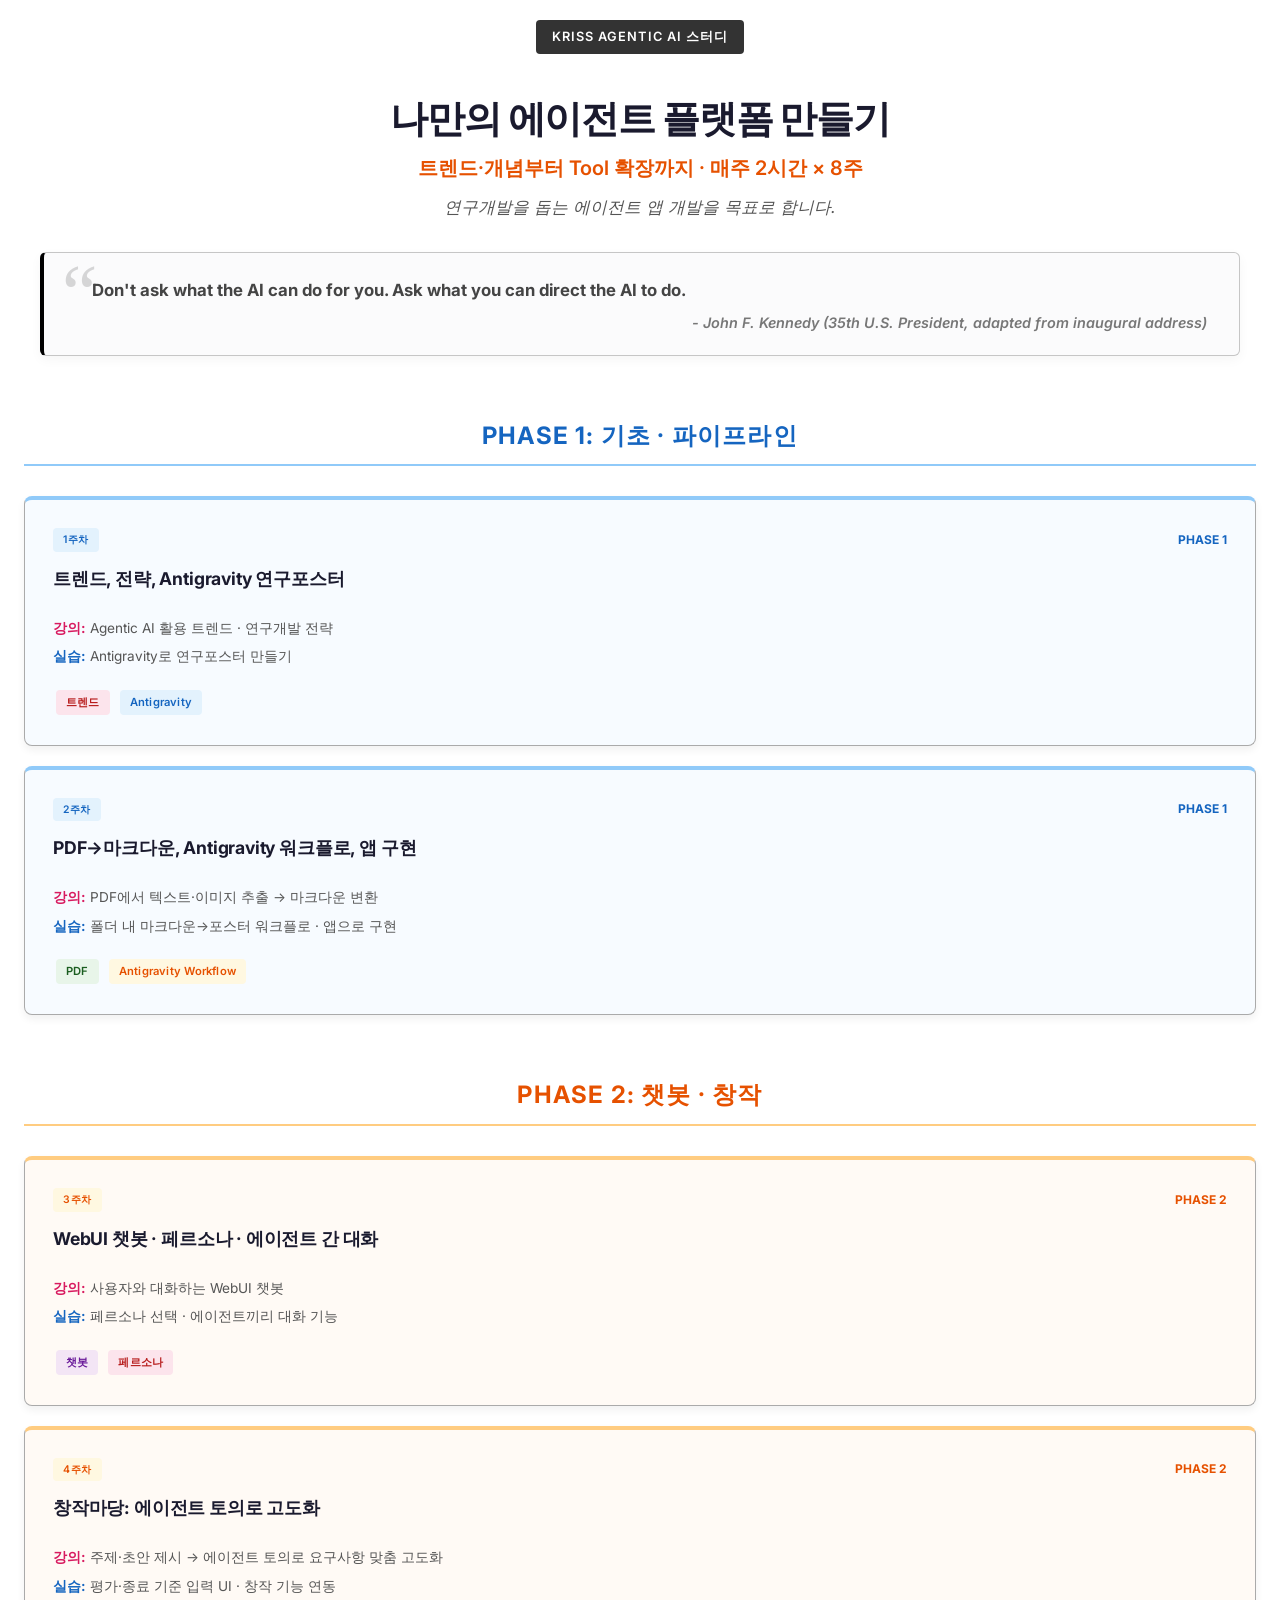
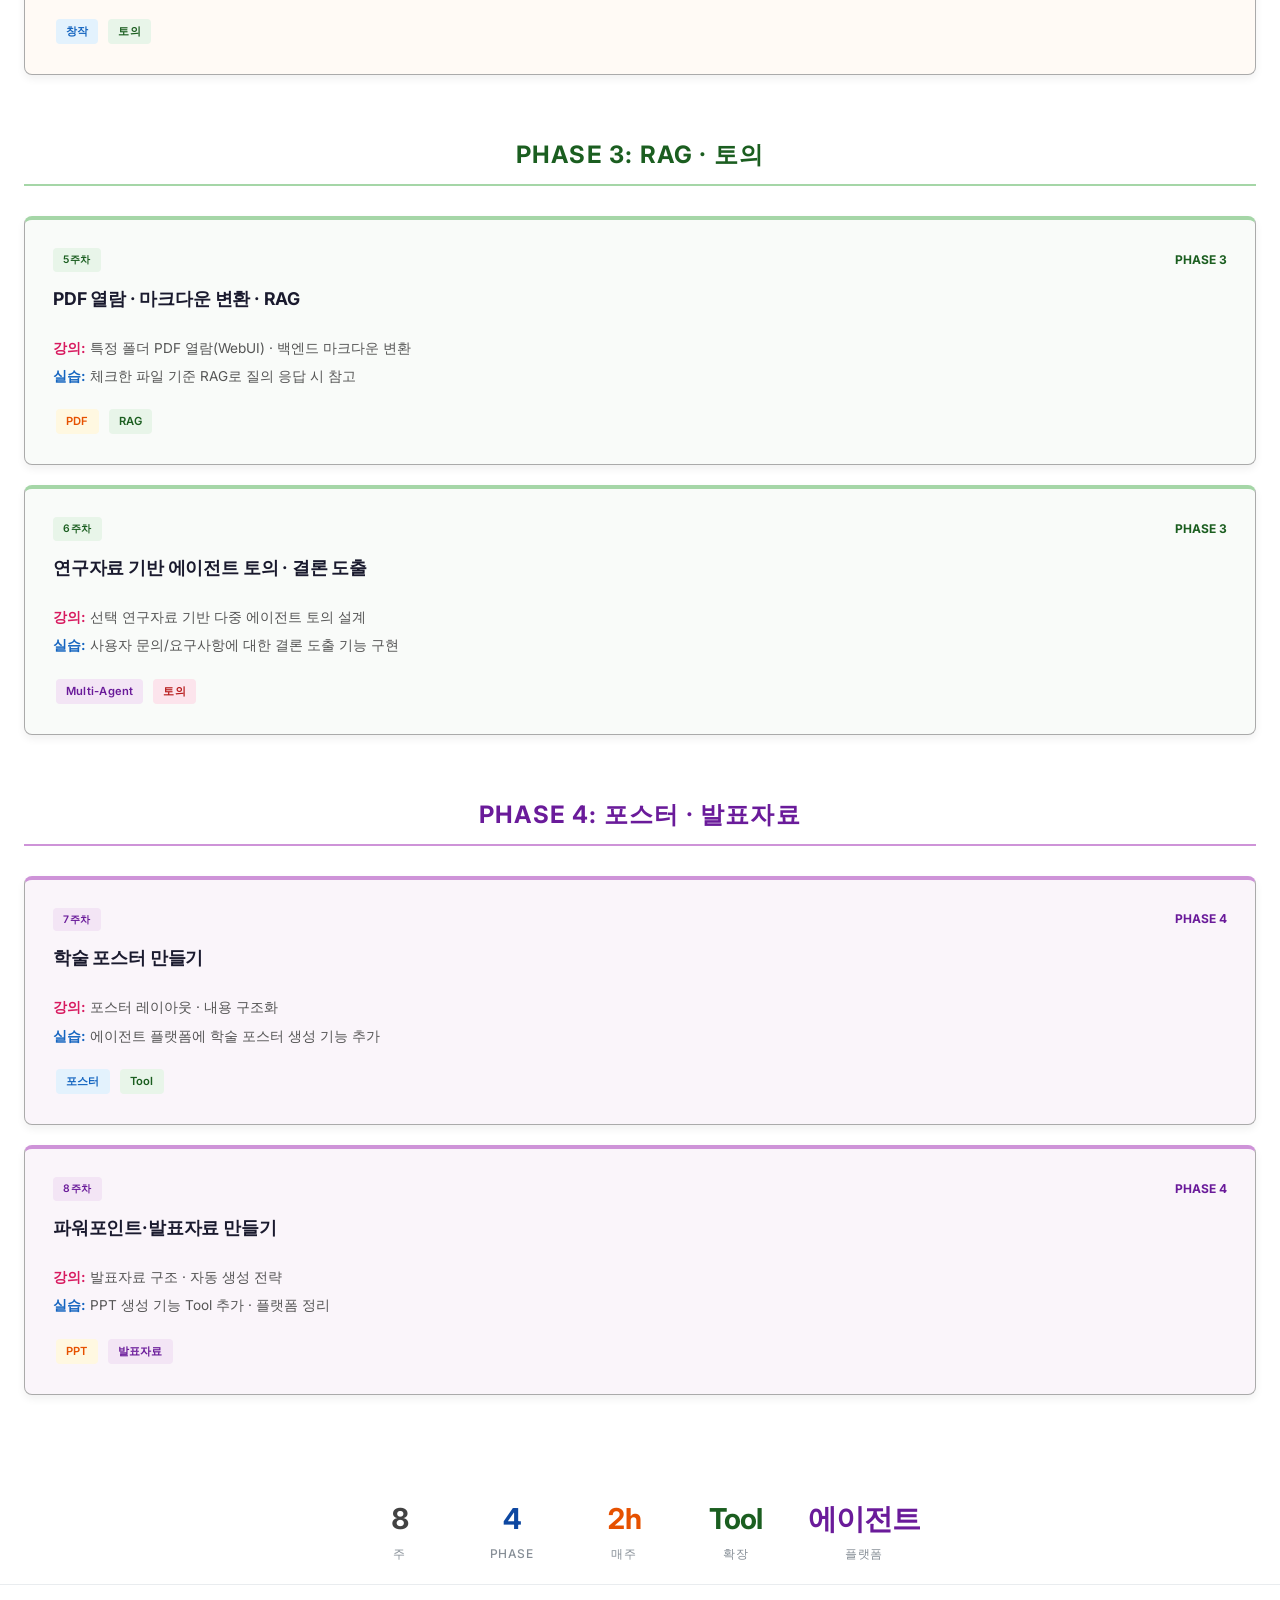
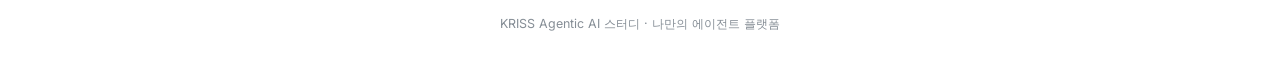
==== index.html @ 1a2758e4 "Add initial HTML, CSS, and JavaScript files for Agentic AI study presentation - Created index.html f" ====
<!DOCTYPE html>
<html lang="ko">

<head>
  <meta charset="UTF-8">
  <meta name="viewport" content="width=device-width, initial-scale=1.0">
  <title>KRISS Agentic AI 스터디 · 8주</title>
  <link rel="stylesheet" href="slides-common.css">
  <style>
    @keyframes shake {
      0% {
        transform: translate(1px, 1px) rotate(0deg);
      }

      10% {
        transform: translate(-1px, -2px) rotate(-1deg);
      }

      20% {
        transform: translate(-3px, 0px) rotate(1deg);
      }

      30% {
        transform: translate(3px, 2px) rotate(0deg);
      }

      40% {
        transform: translate(1px, -1px) rotate(1deg);
      }

      50% {
        transform: translate(-1px, 2px) rotate(-1deg);
      }

      60% {
        transform: translate(-3px, 1px) rotate(0deg);
      }

      70% {
        transform: translate(3px, 1px) rotate(-1deg);
      }

      80% {
        transform: translate(-1px, -1px) rotate(1deg);
      }

      90% {
        transform: translate(1px, 2px) rotate(0deg);
      }

      100% {
        transform: translate(1px, -2px) rotate(-1deg);
      }
    }

    .shake-animation {
      animation: shake 0.4s;
    }

    .open-soon-msg {
      position: absolute;
      top: 40%;
      left: 50%;
      transform: translate(-50%, -50%);
      background: rgba(0, 0, 0, 0.85);
      color: white;
      padding: 10px 24px;
      border-radius: 8px;
      font-weight: bold;
      font-size: 1.2rem;
      pointer-events: none;
      opacity: 0;
      transition: opacity 0.3s ease;
      z-index: 10;
      white-space: nowrap;
    }

    .show-soon {
      opacity: 1;
    }

    /* Darker initial border, slightly deeper shadow */
    .week-card {
      position: relative;
      background: #fdfdfc;
      box-shadow: 0 4px 8px rgba(0, 0, 0, 0.06) !important;
      border: 1px solid #aaa !important;
      /* Darker initial border */
      transition: all 0.3s cubic-bezier(0.25, 0.8, 0.25, 1) !important;
      transform: scale(1) translateY(0);
    }

    .week-card.locked {
      cursor: pointer;
    }

    /* Grow up and neon glow effect on hover */
    .week-card:hover {
      transform: scale(1.02) translateY(-2px) !important;
      /* Grow and lift */
    }

    /* Different backgrounds and neon glow per phase */
    .phase-1 {
      background-color: #f7fbff;
      border-top: 4px solid #90caf9 !important;
    }

    .phase-1:hover {
      border-color: #1565c0 !important;
      box-shadow: 0 0 25px rgba(21, 101, 192, 0.4), inset 0 2px 10px rgba(0, 0, 0, 0.08) !important;
    }

    .phase-2 {
      background-color: #fffaf5;
      border-top: 4px solid #ffcc80 !important;
    }

    .phase-2:hover {
      border-color: #e65100 !important;
      box-shadow: 0 0 25px rgba(230, 81, 0, 0.4), inset 0 2px 10px rgba(0, 0, 0, 0.08) !important;
    }

    .phase-3 {
      background-color: #f9fbf9;
      border-top: 4px solid #a5d6a7 !important;
    }

    .phase-3:hover {
      border-color: #1b5e20 !important;
      box-shadow: 0 0 25px rgba(27, 94, 32, 0.4), inset 0 2px 10px rgba(0, 0, 0, 0.08) !important;
    }

    .phase-4 {
      background-color: #faf5fa;
      border-top: 4px solid #ce93d8 !important;
    }

    .phase-4:hover {
      border-color: #6a1b9a !important;
      box-shadow: 0 0 25px rgba(106, 27, 154, 0.4), inset 0 2px 10px rgba(0, 0, 0, 0.08) !important;
    }

    .card-list {
      list-style: none;
      padding: 0;
      margin-bottom: 20px;
      font-size: 0.85rem;
      color: #555;
      line-height: 1.5;
    }

    .card-list li {
      margin-bottom: 8px;
      padding-left: 14px;
      text-indent: -14px;
    }

    .lbl-lec {
      color: #d81b60;
      font-weight: bold;
    }

    .lbl-pra {
      color: #1565c0;
      font-weight: bold;
    }

    .lbl-dis {
      color: #e65100;
      font-weight: bold;
    }

    .clamp-title {
      height: 48px;
      display: -webkit-box;
      -webkit-line-clamp: 2;
      line-clamp: 2;
      -webkit-box-orient: vertical;
      overflow: hidden;
    }

    .quote-box {
      position: relative;
      background: #fbfbfc;
      border: 1px solid #c6c6c6;
      border-left: 4px solid #000000;
      padding: 24px 32px 20px 48px;
      margin: 10px auto 30px auto;
      max-width: 1200px;
      border-radius: 6px;
      color: #333;
      font-size: 1.05rem;
      font-style: italic;
      line-height: 1.6;
      box-shadow: 0 4px 12px rgba(0, 0, 0, 0.04);
      opacity: 0;
      transition: opacity 0.5s ease-in;
      text-align: left;
    }

    .quote-box::before {
      content: "\201C";
      font-family: Georgia, serif;
      font-size: 5rem;
      color: rgba(0, 0, 0, 0.15);
      position: absolute;
      top: 0px;
      left: 10px;
      line-height: 1;
    }

    .quote-text {
      position: relative;
      z-index: 1;
      display: block;
      color: #444;
    }

    .quote-author {
      display: block;
      margin-top: 12px;
      font-size: 0.9rem;
      font-style: normal;
      color: #777;
      font-weight: 600;
      text-align: right;
    }
  </style>
</head>

<body class="landing-body">

  <header class="landing-header">
    <span class="section-label" style="background:#333; font-size:0.8rem; padding:6px 16px;">KRISS Agentic AI 스터디</span>
    <h1 style="margin-top:16px;">나만의 에이전트 플랫폼 만들기</h1>
    <p style="font-size: 1.25rem; font-weight: 600; color: #e65100; margin-bottom: 8px;">트렌드·개념부터 Tool 확장까지 · 매주 2시간 × 8주</p>
    <p style="font-size: 1.05rem; color: #555; margin-bottom: 30px; font-style:italic;">
      연구개발을 돕는 에이전트 앱 개발을 목표로 합니다.
    </p>

    <!-- Motivational Quote Container -->
    <div id="quote-container" class="quote-box">
    </div>
  </header>

  <section class="week-grid">

    <div
      style="grid-column: 1 / -1; margin-top: 10px; margin-bottom: 10px; border-bottom: 2px solid #90caf9; padding-bottom: 8px;">
      <h2
        style="color: #1565c0; text-align: center; font-size: 1.5rem; letter-spacing: 0.05em; text-transform: uppercase;">
        Phase 1: 기초 · 파이프라인</h2>
    </div>

    <a class="week-card phase-1" href="week_01.html" style="text-decoration:none;">
      <div style="display:flex; justify-content:space-between; align-items:center; margin-bottom:12px;">
        <span class="week-num" style="margin:0; background:#e3f2fd; color:#1565c0;">1주차</span>
        <span style="font-size:0.75rem; font-weight:700; color:#1565c0; text-transform:uppercase;">Phase 1</span>
      </div>
      <h3 class="clamp-title">트렌드, 전략, Antigravity 연구포스터</h3>
      <ul class="card-list">
        <li><span class="lbl-lec">강의:</span> Agentic AI 활용 트렌드 · 연구개발 전략</li>
        <li><span class="lbl-pra">실습:</span> Antigravity로 연구포스터 만들기</li>
      </ul>
      <div>
        <span class="tag pink">트렌드</span>
        <span class="tag blue">Antigravity</span>
      </div>
    </a>

    <a class="week-card phase-1" href="week_02.html" style="text-decoration:none;">
      <div style="display:flex; justify-content:space-between; align-items:center; margin-bottom:12px;">
        <span class="week-num" style="margin:0; background:#e3f2fd; color:#1565c0;">2주차</span>
        <span style="font-size:0.75rem; font-weight:700; color:#1565c0; text-transform:uppercase;">Phase 1</span>
      </div>
      <h3 class="clamp-title">PDF→마크다운, Antigravity 워크플로, 앱 구현</h3>
      <ul class="card-list">
        <li><span class="lbl-lec">강의:</span> PDF에서 텍스트·이미지 추출 → 마크다운 변환</li>
        <li><span class="lbl-pra">실습:</span> 폴더 내 마크다운→포스터 워크플로 · 앱으로 구현</li>
      </ul>
      <div>
        <span class="tag green">PDF</span>
        <span class="tag orange">Antigravity Workflow</span>
      </div>
    </a>

    <div
      style="grid-column: 1 / -1; margin-top: 40px; margin-bottom: 10px; border-bottom: 2px solid #ffcc80; padding-bottom: 8px;">
      <h2
        style="color: #e65100; text-align: center; font-size: 1.5rem; letter-spacing: 0.05em; text-transform: uppercase;">
        Phase 2: 챗봇 · 창작</h2>
    </div>

    <div class="week-card locked phase-2" onclick="showOpenSoon(this)">
      <div style="display:flex; justify-content:space-between; align-items:center; margin-bottom:12px;">
        <span class="week-num" style="margin:0; background:#fff8e1; color:#e65100;">3주차</span>
        <span style="font-size:0.75rem; font-weight:700; color:#e65100; text-transform:uppercase;">Phase 2</span>
      </div>
      <h3 class="clamp-title">WebUI 챗봇 · 페르소나 · 에이전트 간 대화</h3>
      <ul class="card-list">
        <li><span class="lbl-lec">강의:</span> 사용자와 대화하는 WebUI 챗봇</li>
        <li><span class="lbl-pra">실습:</span> 페르소나 선택 · 에이전트끼리 대화 기능</li>
      </ul>
      <div>
        <span class="tag purple">챗봇</span>
        <span class="tag pink">페르소나</span>
      </div>
    </div>

    <div class="week-card locked phase-2" onclick="showOpenSoon(this)">
      <div style="display:flex; justify-content:space-between; align-items:center; margin-bottom:12px;">
        <span class="week-num" style="margin:0; background:#fff8e1; color:#e65100;">4주차</span>
        <span style="font-size:0.75rem; font-weight:700; color:#e65100; text-transform:uppercase;">Phase 2</span>
      </div>
      <h3 class="clamp-title">창작마당: 에이전트 토의로 고도화</h3>
      <ul class="card-list">
        <li><span class="lbl-lec">강의:</span> 주제·초안 제시 → 에이전트 토의로 요구사항 맞춤 고도화</li>
        <li><span class="lbl-pra">실습:</span> 평가·종료 기준 입력 UI · 창작 기능 연동</li>
      </ul>
      <div>
        <span class="tag blue">창작</span>
        <span class="tag green">토의</span>
      </div>
    </div>

    <div
      style="grid-column: 1 / -1; margin-top: 40px; margin-bottom: 10px; border-bottom: 2px solid #a5d6a7; padding-bottom: 8px;">
      <h2
        style="color: #1b5e20; text-align: center; font-size: 1.5rem; letter-spacing: 0.05em; text-transform: uppercase;">
        Phase 3: RAG · 토의</h2>
    </div>

    <div class="week-card locked phase-3" onclick="showOpenSoon(this)">
      <div style="display:flex; justify-content:space-between; align-items:center; margin-bottom:12px;">
        <span class="week-num" style="margin:0; background:#e8f5e9; color:#1b5e20;">5주차</span>
        <span style="font-size:0.75rem; font-weight:700; color:#1b5e20; text-transform:uppercase;">Phase 3</span>
      </div>
      <h3 class="clamp-title">PDF 열람 · 마크다운 변환 · RAG</h3>
      <ul class="card-list">
        <li><span class="lbl-lec">강의:</span> 특정 폴더 PDF 열람(WebUI) · 백엔드 마크다운 변환</li>
        <li><span class="lbl-pra">실습:</span> 체크한 파일 기준 RAG로 질의 응답 시 참고</li>
      </ul>
      <div>
        <span class="tag orange">PDF</span>
        <span class="tag green">RAG</span>
      </div>
    </div>

    <div class="week-card locked phase-3" onclick="showOpenSoon(this)">
      <div style="display:flex; justify-content:space-between; align-items:center; margin-bottom:12px;">
        <span class="week-num" style="margin:0; background:#e8f5e9; color:#1b5e20;">6주차</span>
        <span style="font-size:0.75rem; font-weight:700; color:#1b5e20; text-transform:uppercase;">Phase 3</span>
      </div>
      <h3 class="clamp-title">연구자료 기반 에이전트 토의 · 결론 도출</h3>
      <ul class="card-list">
        <li><span class="lbl-lec">강의:</span> 선택 연구자료 기반 다중 에이전트 토의 설계</li>
        <li><span class="lbl-pra">실습:</span> 사용자 문의/요구사항에 대한 결론 도출 기능 구현</li>
      </ul>
      <div>
        <span class="tag purple">Multi-Agent</span>
        <span class="tag pink">토의</span>
      </div>
    </div>

    <div
      style="grid-column: 1 / -1; margin-top: 40px; margin-bottom: 10px; border-bottom: 2px solid #ce93d8; padding-bottom: 8px;">
      <h2
        style="color: #6a1b9a; text-align: center; font-size: 1.5rem; letter-spacing: 0.05em; text-transform: uppercase;">
        Phase 4: 포스터 · 발표자료</h2>
    </div>

    <div class="week-card locked phase-4" onclick="showOpenSoon(this)">
      <div style="display:flex; justify-content:space-between; align-items:center; margin-bottom:12px;">
        <span class="week-num" style="margin:0; background:#f3e5f5; color:#6a1b9a;">7주차</span>
        <span style="font-size:0.75rem; font-weight:700; color:#6a1b9a; text-transform:uppercase;">Phase 4</span>
      </div>
      <h3 class="clamp-title">학술 포스터 만들기</h3>
      <ul class="card-list">
        <li><span class="lbl-lec">강의:</span> 포스터 레이아웃 · 내용 구조화</li>
        <li><span class="lbl-pra">실습:</span> 에이전트 플랫폼에 학술 포스터 생성 기능 추가</li>
      </ul>
      <div>
        <span class="tag blue">포스터</span>
        <span class="tag green">Tool</span>
      </div>
    </div>

    <div class="week-card locked phase-4" onclick="showOpenSoon(this)">
      <div style="display:flex; justify-content:space-between; align-items:center; margin-bottom:12px;">
        <span class="week-num" style="margin:0; background:#f3e5f5; color:#6a1b9a;">8주차</span>
        <span style="font-size:0.75rem; font-weight:700; color:#6a1b9a; text-transform:uppercase;">Phase 4</span>
      </div>
      <h3 class="clamp-title">파워포인트·발표자료 만들기</h3>
      <ul class="card-list">
        <li><span class="lbl-lec">강의:</span> 발표자료 구조 · 자동 생성 전략</li>
        <li><span class="lbl-pra">실습:</span> PPT 생성 기능 Tool 추가 · 플랫폼 정리</li>
      </ul>
      <div>
        <span class="tag orange">PPT</span>
        <span class="tag purple">발표자료</span>
      </div>
    </div>

  </section>

  <!-- Stats: 8주 · 4 Phase -->
  <div class="stats-row" style="margin-top: 20px; margin-bottom: 20px;">
    <div class="stat-item">
      <div class="stat-value" style="color: #424242;">8</div>
      <div class="stat-label">주</div>
    </div>
    <div class="stat-item">
      <div class="stat-value" style="color: #0d47a1;">4</div>
      <div class="stat-label">Phase</div>
    </div>
    <div class="stat-item">
      <div class="stat-value" style="color: #e65100;">2h</div>
      <div class="stat-label">매주</div>
    </div>
    <div class="stat-item">
      <div class="stat-value" style="color: #1b5e20;">Tool</div>
      <div class="stat-label">확장</div>
    </div>
    <div class="stat-item">
      <div class="stat-value" style="color: #6a1b9a;">에이전트</div>
      <div class="stat-label">플랫폼</div>
    </div>
  </div>

  <footer class="landing-footer">
    KRISS Agentic AI 스터디 · 나만의 에이전트 플랫폼
  </footer>

  <script>
    const quotes = [
      'AI will not replace researchers. Researchers using AI will replace those who don\'t. - Tom Gruber (Co-founder of Siri, Humanistic AI Advocate)',
      'The future of science belongs to those who can direct its tools, not just build them. - Norbert Wiener (Founder of Cybernetics)',
      'Don\'t ask what the AI can do for you. Ask what you can direct the AI to do. - John F. Kennedy (35th U.S. President, adapted from inaugural address)',
      'A tool amplifies your strength; an agent amplifies your intellect. - Stuart Russell (UC Berkeley Professor, Co-author of Artificial Intelligence: A Modern Approach)',
      'The limiting factor is no longer computation, but human imagination. - Demis Hassabis (CEO and Co-founder of DeepMind)',
      'If you want to go fast, go alone. If you want to go far, go with your agents. - African Proverb (Traditional wisdom, adapted for AI context)',
      'Agentic AI won’t think for you — it will think with you. - Sam Altman (CEO of OpenAI)',
      'Your value as a researcher is not in how much data you have, but in how wisely you orchestrate it. - Hogeon Seo (AI Researcher, KAERI & UST Professor)',
      'The next generation of discovery belongs to those who can collaborate with intelligence, not just create it. - Fei-Fei Li (Stanford Professor, Co-Director of the Human-Centered AI Institute)',
      'In the age of agentic intelligence, curiosity is still the most powerful algorithm. - Yann LeCun (Chief AI Scientist at Meta, Turing Award Laureate)'
    ];

    function setRandomQuote() {
      const container = document.getElementById('quote-container');
      if (container) {
        const randomQuote = quotes[Math.floor(Math.random() * quotes.length)];
        const parts = randomQuote.split(' - ');

        if (parts.length === 2) {
          container.innerHTML = `<span class="quote-text" style="font-weight: bold; font-style: normal;">${parts[0]}</span><span class="quote-author" style="display: block; font-style: italic; margin-top: 8px;">- ${parts[1]}</span>`;
        } else {
          container.innerHTML = `<span class="quote-text" style="font-weight: bold; font-style: normal;">${randomQuote}</span>`;
        }

        // simple fade in
        setTimeout(() => { container.style.opacity = '1'; }, 100);
      }
    }

    // Set the quote when the page loads
    window.addEventListener('DOMContentLoaded', setRandomQuote);

    function showOpenSoon(el) {
      if (el.classList.contains('shake-animation')) {
        return; // Prevent multiple clicks from breaking animation
      }

      el.classList.add('shake-animation');

      let msg = el.querySelector('.open-soon-msg');
      if (!msg) {
        msg = document.createElement('div');
        msg.className = 'open-soon-msg';
        msg.innerText = 'Open Soon...🤫';
        el.appendChild(msg);
      }

      void msg.offsetWidth;
      msg.classList.add('show-soon');

      setTimeout(() => {
        el.classList.remove('shake-animation');
        msg.classList.remove('show-soon');
      }, 500);
    }
  </script>
</body>

</html>
---- slides-common.css ----
/* ===== slides-common.css ===== */
/* Minimal, intellectual presentation framework */

/* ---------- Reset & Base ---------- */
@import url('https://fonts.googleapis.com/css2?family=Inter:wght@300;400;500;600;700&family=JetBrains+Mono:wght@400;500&display=swap');

*,
*::before,
*::after {
  box-sizing: border-box;
  margin: 0;
  padding: 0;
}

:root {
  --bg: #ffffff;
  --bg-subtle: #f8f9fa;
  --bg-muted: #f1f3f5;
  --text: #1a1a2e;
  --text-secondary: #495057;
  --text-muted: #868e96;
  --border: #e9ecef;
  --border-dark: #dee2e6;

  --accent: #0f4c81;
  --accent-light: #ffffff;
  --accent-dark: #1d4ed8;

  --slate: #f8fafc;
  --slate-border: #e2e8f0;

  --green: #e8f5e9;
  --green-text: #1b5e20;
  --green-border: #a5d6a7;

  --blue: #e3f2fd;
  --blue-text: #1565c0;
  --blue-border: #90caf9;

  --purple: #f3e5f5;
  --purple-text: #6a1b9a;
  --purple-border: #ce93d8;

  --amber: #fff8e1;
  --amber-text: #e65100;
  --amber-border: #ffcc80;

  --rose: #fce4ec;
  --rose-text: #b71c1c;
  --rose-border: #ef9a9a;

  --cyan: #e0f7fa;
  --cyan-text: #00695c;
  --cyan-border: #80cbc4;

  --slide-max-w: 880px;
  --nav-h: 52px;
}

html {
  font-size: 16px;
  scroll-behavior: smooth;
}

body {
  font-family: 'Inter', -apple-system, BlinkMacSystemFont, 'Segoe UI', sans-serif;
  background: var(--bg);
  color: var(--text);
  line-height: 1.7;
  overflow: hidden;
  -webkit-font-smoothing: antialiased;
}

/* ---------- Slide Container ---------- */
.slides-wrapper {
  position: relative;
  width: 100vw;
  height: calc(100vh - var(--nav-h));
  overflow: hidden;
}

.slide {
  position: absolute;
  inset: 0;
  display: none;
  flex-direction: column;
  align-items: center;
  justify-content: flex-start;
  padding: 56px 40px 32px;
  overflow-y: auto;
  max-width: var(--slide-max-w);
  margin: 0 auto;
  left: 0;
  right: 0;
  opacity: 0;
  transition: opacity .3s ease;
}

.slide.active {
  display: flex;
  opacity: 1;
}

/* ---------- Big Slide Number ---------- */
.big-number {
  position: absolute;
  top: 16px;
  right: 28px;
  font-size: 4.5rem;
  font-weight: 800;
  color: var(--accent);
  opacity: .08;
  letter-spacing: -.04em;
  font-variant-numeric: tabular-nums;
  pointer-events: none;
  line-height: 1;
  z-index: 0;
}

/* ---------- Typography ---------- */
.slide-title {
  font-weight: 700;
  font-size: 2rem;
  color: var(--text);
  text-align: center;
  margin-bottom: 8px;
  line-height: 1.3;
  letter-spacing: -.02em;
}

/* Highlight span inside titles */
.slide-title .highlight {
  color: var(--accent);
  position: relative;
}

.slide-title .highlight::after {
  content: '';
  position: absolute;
  left: 0;
  right: 0;
  bottom: 2px;
  height: 6px;
  background: var(--accent-light);
  border-radius: 2px;
  z-index: -1;
}

.slide-subtitle {
  font-size: 1.05rem;
  font-weight: 400;
  color: var(--text-secondary);
  text-align: center;
  margin-bottom: 32px;
  max-width: 640px;
  line-height: 1.6;
}

.section-label {
  display: inline-block;
  background: var(--text);
  color: #fff;
  font-size: .65rem;
  font-weight: 600;
  padding: 4px 14px;
  border-radius: 4px;
  margin-bottom: 16px;
  letter-spacing: .08em;
  text-transform: uppercase;
}

/* ---------- Cards ---------- */
.card-row {
  display: flex;
  gap: 16px;
  width: 100%;
  flex-wrap: wrap;
  justify-content: center;
  margin-bottom: 20px;
}

.card {
  flex: 1 1 260px;
  max-width: 420px;
  border: 2px solid var(--border-dark);
  border-radius: 10px;
  padding: 24px;
  position: relative;
  background: var(--bg-subtle);
  box-shadow: 0 2px 8px rgba(0, 0, 0, .06);
  transition: border-color .2s, box-shadow .2s;
}

.card:hover {
  box-shadow: 0 6px 20px rgba(0, 0, 0, .1);
}

/* Color variants — tinted backgrounds with left accent */
.card.pink {
  background: var(--rose);
  border-color: var(--rose-border);
  border-left: 5px solid var(--rose-text);
}

.card.blue {
  background: var(--blue);
  border-color: var(--blue-border);
  border-left: 5px solid var(--blue-text);
}

.card.green {
  background: var(--green);
  border-color: var(--green-border);
  border-left: 5px solid var(--green-text);
}

.card.yellow {
  background: var(--amber);
  border-color: var(--amber-border);
  border-left: 5px solid var(--amber-text);
}

.card.orange {
  background: var(--amber);
  border-color: var(--amber-border);
  border-left: 5px solid var(--amber-text);
}

.card.purple {
  background: var(--purple);
  border-color: var(--purple-border);
  border-left: 5px solid var(--purple-text);
}

.card-title {
  font-weight: 600;
  font-size: .95rem;
  margin-bottom: 12px;
  color: var(--text);
  letter-spacing: -.01em;
}

.card-body {
  font-size: .88rem;
  color: var(--text-secondary);
  line-height: 1.7;
}

.card-body li {
  list-style: none;
  padding-left: 1.2em;
  position: relative;
  margin-bottom: 5px;
}

.card-body li::before {
  content: '\2022';
  position: absolute;
  left: 0;
  color: var(--accent);
  font-weight: 700;
}

/* ---------- Marker / Highlight Text ---------- */
.marker-text {
  padding: 2px 8px;
  border-radius: 4px;
  font-weight: 600;
  font-size: .85rem;
}

.marker-text.red {
  background: var(--rose);
  color: var(--rose-text);
}

.marker-text.blue {
  background: var(--blue);
  color: var(--blue-text);
}

.marker-text.green {
  background: var(--green);
  color: var(--green-text);
}

.marker-text.orange {
  background: var(--amber);
  color: var(--amber-text);
}

.marker-text.purple {
  background: var(--purple);
  color: var(--purple-text);
}

/* ---------- Stats Row ---------- */
.stats-row {
  display: flex;
  gap: 32px;
  justify-content: center;
  flex-wrap: wrap;
  margin-bottom: 28px;
}

.stat-item {
  text-align: center;
  min-width: 80px;
}

.stat-value {
  font-size: 1.8rem;
  font-weight: 700;
  color: var(--accent);
  letter-spacing: -.03em;
  font-variant-numeric: tabular-nums;
}

.stat-label {
  font-size: .75rem;
  font-weight: 500;
  color: var(--text-muted);
  text-transform: uppercase;
  letter-spacing: .04em;
}

/* ---------- Compare Table ---------- */
.compare-table {
  width: 100%;
  border-collapse: collapse;
  margin-bottom: 20px;
  font-size: .88rem;
}

.compare-table th {
  background: var(--text);
  color: #fff;
  padding: 12px 16px;
  text-align: left;
  font-weight: 600;
  font-size: .8rem;
  letter-spacing: .03em;
  text-transform: uppercase;
}

.compare-table th:first-child {
  border-radius: 6px 0 0 0;
}

.compare-table th:last-child {
  border-radius: 0 6px 0 0;
}

.compare-table td {
  padding: 12px 16px;
  border-bottom: 1px solid var(--border);
  background: var(--bg);
  color: var(--text-secondary);
}

.compare-table tr:last-child td {
  border-bottom: none;
}

.compare-table tr:last-child td:first-child {
  border-radius: 0 0 0 6px;
}

.compare-table tr:last-child td:last-child {
  border-radius: 0 0 6px 0;
}

.compare-table tbody tr:hover td {
  background: var(--bg-subtle);
}

/* ---------- Flow Diagram ---------- */
.flow-row {
  display: flex;
  align-items: center;
  justify-content: center;
  gap: 6px;
  flex-wrap: wrap;
  margin-bottom: 24px;
}

.flow-step {
  background: var(--blue);
  border: 2px solid var(--blue-border);
  border-radius: 8px;
  padding: 10px 20px;
  font-weight: 600;
  font-size: .85rem;
  text-align: center;
  color: var(--blue-text);
  box-shadow: 0 2px 6px rgba(0, 0, 0, .05);
}

.flow-arrow {
  font-size: 1.1rem;
  color: var(--accent);
  font-weight: 600;
}

/* ---------- Checklist ---------- */
.checklist li {
  list-style: none;
  position: relative;
  padding-left: 1.6em;
  margin-bottom: 8px;
  font-size: .9rem;
  color: var(--text-secondary);
}

.checklist li::before {
  content: '';
  position: absolute;
  left: 0;
  top: .45em;
  width: 14px;
  height: 14px;
  border: 2px solid var(--accent);
  border-radius: 3px;
}

/* ---------- Tags ---------- */
.tag {
  display: inline-block;
  font-size: .7rem;
  font-weight: 600;
  padding: 3px 10px;
  border-radius: 4px;
  margin: 2px 3px;
  letter-spacing: .02em;
}

.tag.pink {
  background: var(--rose);
  color: var(--rose-text);
}

.tag.blue {
  background: var(--blue);
  color: var(--blue-text);
}

.tag.green {
  background: var(--green);
  color: var(--green-text);
}

.tag.orange {
  background: var(--amber);
  color: var(--amber-text);
}

.tag.purple {
  background: var(--purple);
  color: var(--purple-text);
}

/* ---------- Decorative (hidden in professional mode) ---------- */
.sparkle,
.doodle-arrow {
  display: none;
}

/* ---------- Progress Bar ---------- */
.progress-bar {
  position: fixed;
  top: 0;
  left: 0;
  height: 2px;
  background: var(--accent);
  transition: width .3s ease;
  z-index: 999;
}

/* ---------- Navigation ---------- */
.nav {
  position: fixed;
  bottom: 0;
  left: 0;
  right: 0;
  height: var(--nav-h);
  display: flex;
  align-items: center;
  justify-content: center;
  gap: 16px;
  background: rgba(255, 255, 255, .92);
  backdrop-filter: blur(12px);
  border-top: 1px solid var(--border);
  z-index: 100;
}

.nav-btn {
  background: none;
  border: 1px solid var(--border-dark);
  color: var(--text-secondary);
  padding: 6px 20px;
  border-radius: 6px;
  font-weight: 500;
  font-size: .82rem;
  cursor: pointer;
  transition: all .15s;
  font-family: inherit;
}

.nav-btn:hover {
  background: var(--text);
  border-color: var(--text);
  color: #fff;
}

.nav-btn.contents {
  font-size: .75rem;
  padding: 5px 14px;
  text-decoration: none;
  display: inline-flex;
  align-items: center;
  gap: 4px;
  margin-right: 4px;
}

.nav-dots {
  display: flex;
  gap: 6px;
}

.nav-dot {
  width: 8px;
  height: 8px;
  border-radius: 50%;
  background: var(--border-dark);
  cursor: pointer;
  transition: background .2s, transform .2s;
}

.nav-dot.active {
  background: var(--accent);
  transform: scale(1.3);
}

.page-num {
  font-size: .78rem;
  font-weight: 500;
  color: var(--text-muted);
  min-width: 54px;
  text-align: center;
  font-variant-numeric: tabular-nums;
}

/* ---------- Responsive ---------- */
@media (max-width: 768px) {
  .slide {
    padding: 32px 20px 20px;
  }

  .slide-title {
    font-size: 1.5rem;
  }

  .slide-subtitle {
    font-size: .95rem;
  }

  .card {
    flex: 1 1 100%;
    max-width: 100%;
  }

  .card-row {
    flex-direction: column;
  }

  .stats-row {
    gap: 16px;
  }

  .stat-value {
    font-size: 1.4rem;
  }

  .flow-row {
    flex-direction: column;
    gap: 4px;
  }

  .flow-arrow {
    transform: rotate(90deg);
  }
}

@media (max-width: 480px) {
  .slide {
    padding: 24px 14px 14px;
  }

  .slide-title {
    font-size: 1.25rem;
  }

  .nav-btn {
    padding: 5px 14px;
    font-size: .78rem;
  }
}

/* ---------- Landing Page (index) ---------- */
.landing-body {
  overflow-y: auto;
  background: var(--bg);
}

.landing-header {
  text-align: center;
  padding: 20px 24px 20px;
}

.landing-header h1 {
  font-size: 2.4rem;
  font-weight: 700;
  color: var(--text);
  letter-spacing: -.03em;
}

.landing-header p {
  font-size: 1.05rem;
  color: var(--text-secondary);
  max-width: 520px;
  margin: 0 auto;
  font-weight: 400;
}

.week-grid {
  display: grid;
  grid-template-columns: repeat(auto-fit, minmax(800px, 1fr));
  gap: 20px;
  max-width: 2000px;
  margin: 0px auto;
  padding: 0 24px 80px;
}

.week-card {
  border: 1px solid var(--border);
  border-radius: 8px;
  padding: 28px;
  background: var(--bg);
  transition: border-color .2s, box-shadow .2s;
  text-decoration: none;
  color: inherit;
  display: block;
}

.week-card:hover {
  border-color: var(--accent);
  box-shadow: 0 4px 20px rgba(37, 99, 235, .08);
}

.week-card .week-num {
  font-size: .65rem;
  font-weight: 600;
  color: var(--accent);
  background: var(--accent-light);
  display: inline-block;
  padding: 3px 10px;
  border-radius: 4px;
  margin-bottom: 12px;
  letter-spacing: .06em;
  text-transform: uppercase;
}

.week-card h3 {
  font-size: 1.1rem;
  font-weight: 700;
  margin-bottom: 6px;
  letter-spacing: -.01em;
  color: var(--text);
}

.week-card .desc {
  font-size: .87rem;
  color: var(--text-secondary);
  margin-bottom: 14px;
  line-height: 1.55;
}

.week-card .meta {
  font-size: .73rem;
  font-weight: 500;
  color: var(--text-muted);
  letter-spacing: .02em;
}

.landing-footer {
  text-align: center;
  padding: 28px;
  font-size: .78rem;
  color: var(--text-muted);
  border-top: 1px solid var(--border);
}
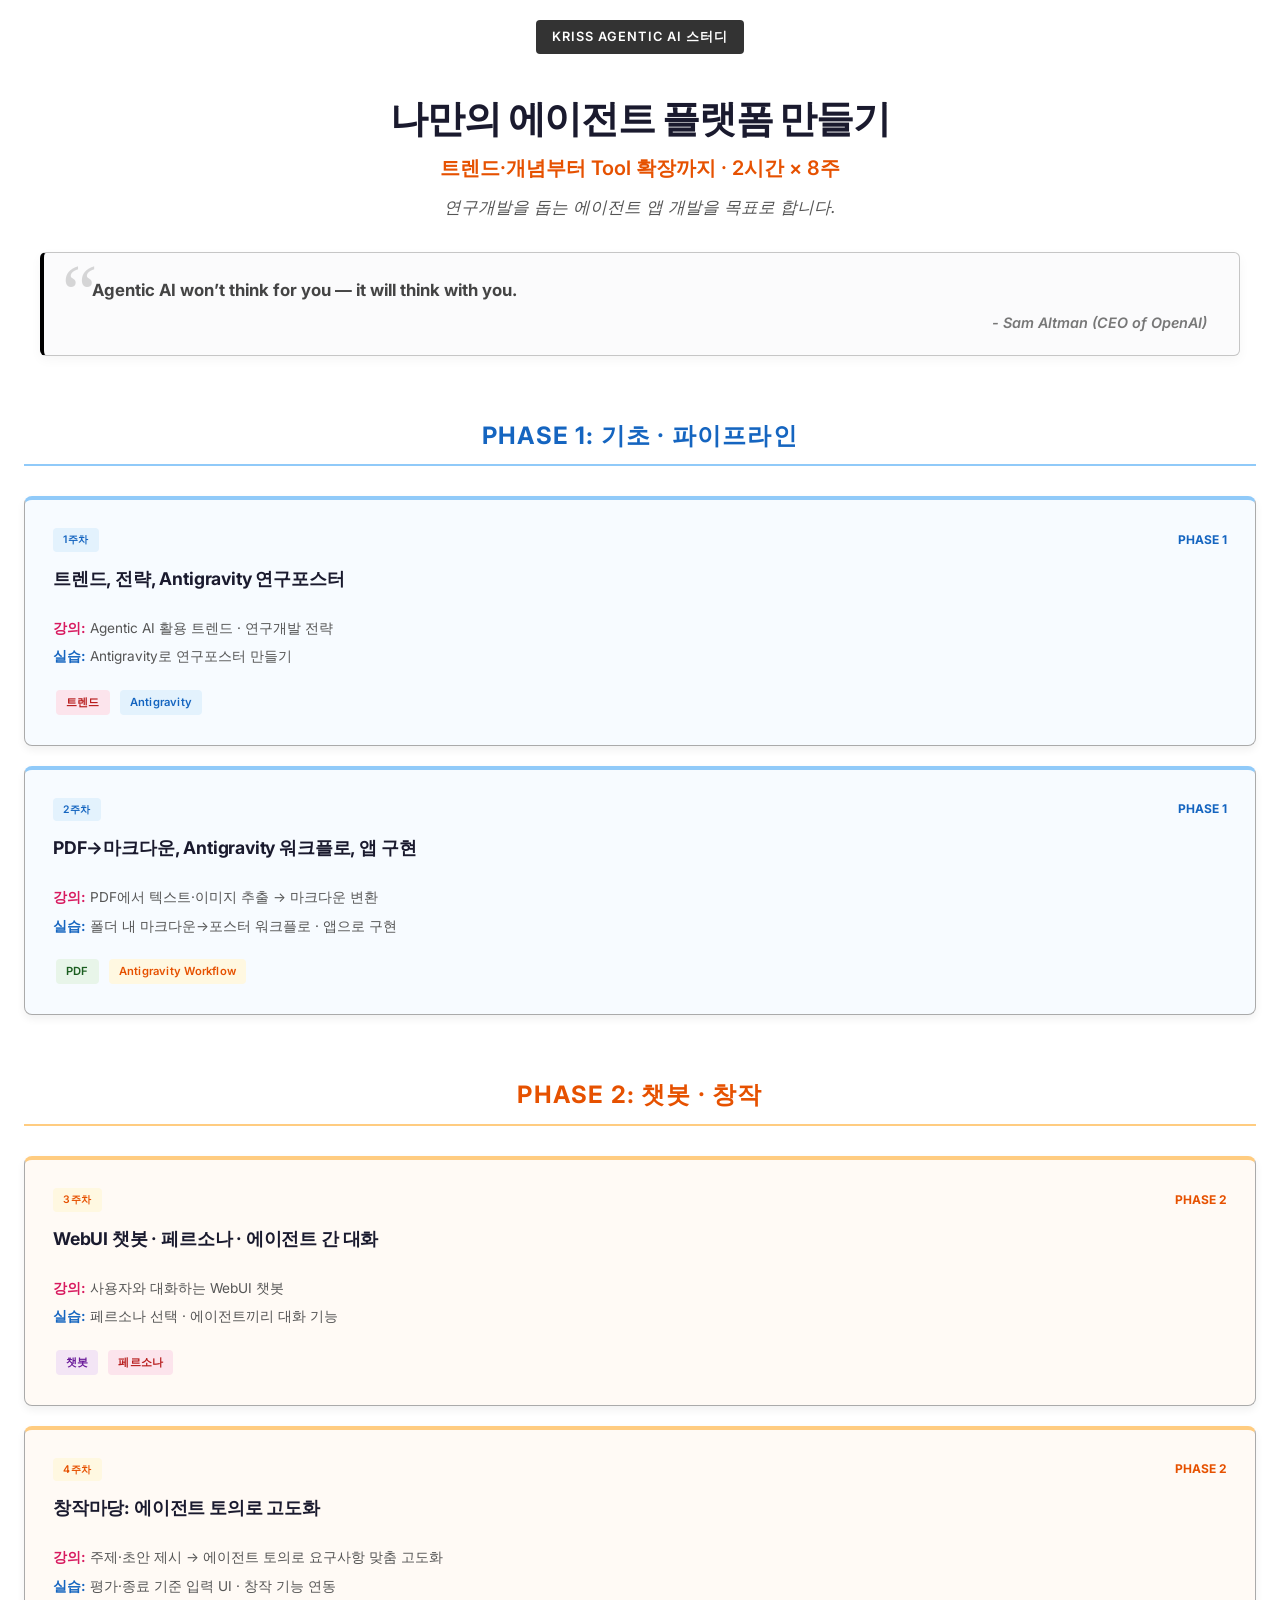
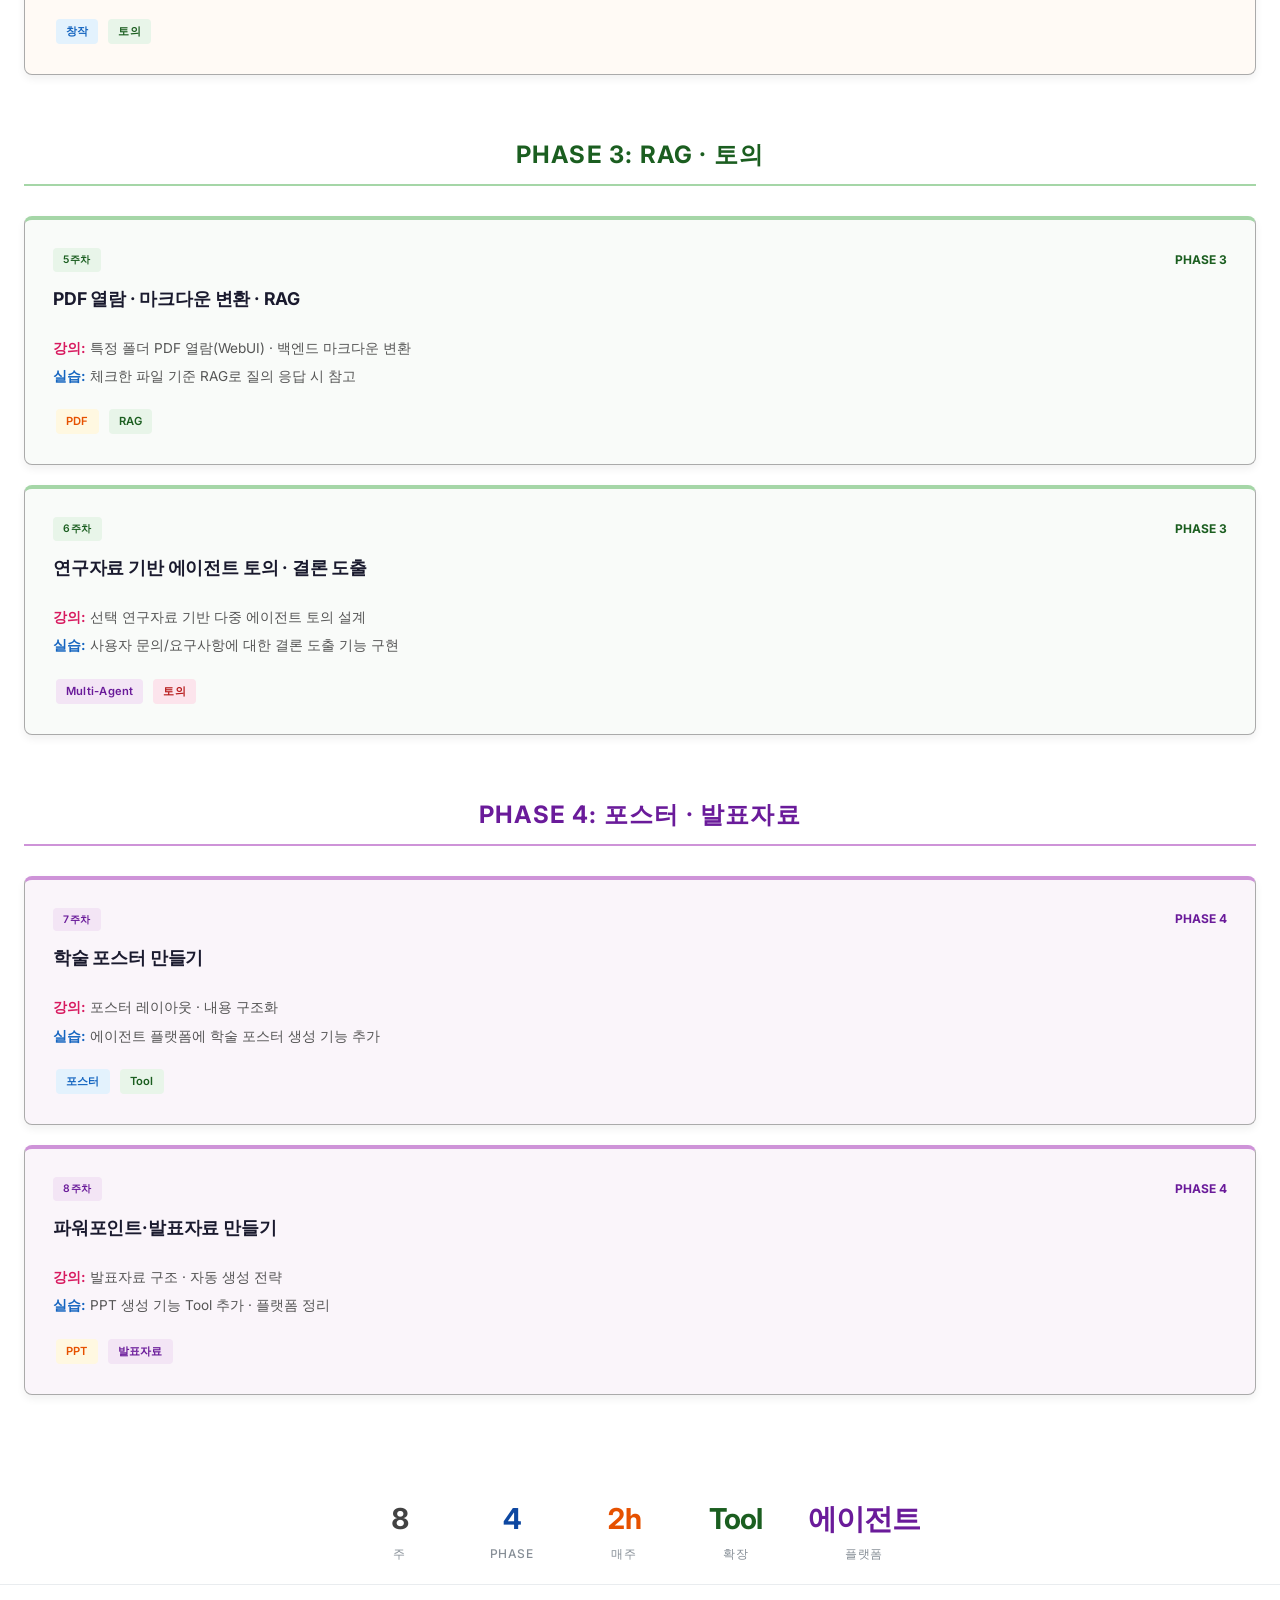
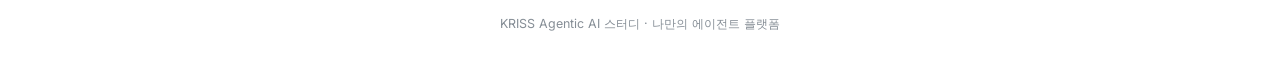
==== commit 0779f60e: "Update index.html to refine course description text - Modified the course description in index.html " ====
--- a/index.html
+++ b/index.html
@@ -234,7 +234,7 @@
   <header class="landing-header">
     <span class="section-label" style="background:#333; font-size:0.8rem; padding:6px 16px;">KRISS Agentic AI 스터디</span>
     <h1 style="margin-top:16px;">나만의 에이전트 플랫폼 만들기</h1>
-    <p style="font-size: 1.25rem; font-weight: 600; color: #e65100; margin-bottom: 8px;">트렌드·개념부터 Tool 확장까지 · 매주 2시간 × 8주</p>
+    <p style="font-size: 1.25rem; font-weight: 600; color: #e65100; margin-bottom: 8px;">트렌드·개념부터 Tool 확장까지 · 2시간 × 8주</p>
     <p style="font-size: 1.05rem; color: #555; margin-bottom: 30px; font-style:italic;">
       연구개발을 돕는 에이전트 앱 개발을 목표로 합니다.
     </p>
